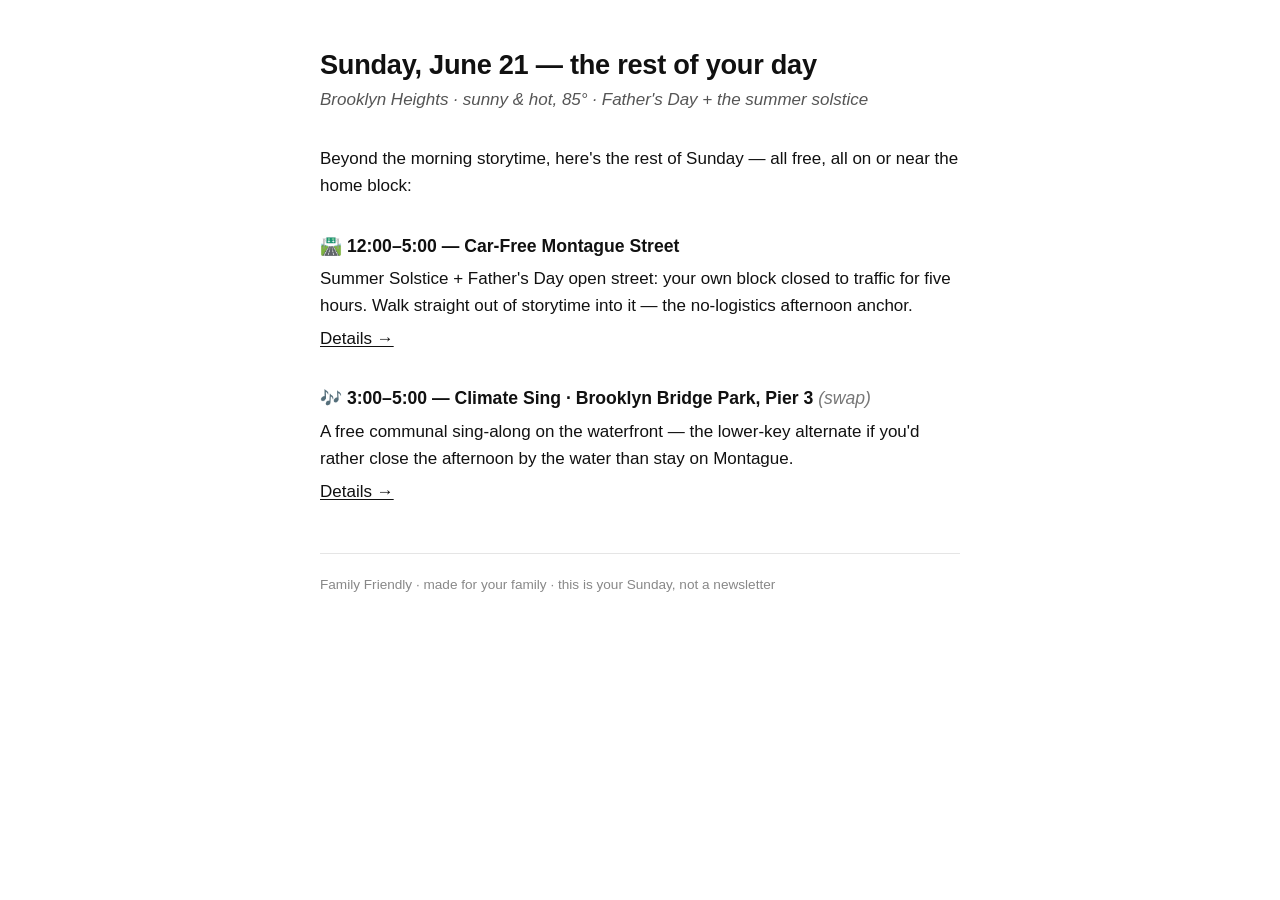
==== 2026-06-21.html @ d52b410a "Initial day pages (Sat 6/20, Sun 6/21) + B&W styles" ====
<!doctype html>
<html lang="en">
<head>
<meta charset="utf-8">
<meta name="viewport" content="width=device-width, initial-scale=1">
<title>Sunday, June 21 — Family Friendly</title>
<link rel="stylesheet" href="style.css">
</head>
<body>
<main>
  <h1>Sunday, June 21 — the rest of your day</h1>
  <p class="sub">Brooklyn Heights · sunny &amp; hot, 85° · Father's Day + the summer solstice</p>

  <p>Beyond the morning storytime, here's the rest of Sunday — all free, all on or near the home block:</p>

  <h3>🛣️ 12:00–5:00 — Car-Free Montague Street</h3>
  <p>Summer Solstice + Father's Day open street: your own block closed to traffic for five hours. Walk straight out of storytime into it — the no-logistics afternoon anchor.</p>
  <p><a href="https://www.montaguebid.com/open-streets">Details →</a></p>

  <h3>🎶 3:00–5:00 — Climate Sing · Brooklyn Bridge Park, Pier 3 <span class="alt">(swap)</span></h3>
  <p>A free communal sing-along on the waterfront — the lower-key alternate if you'd rather close the afternoon by the water than stay on Montague.</p>
  <p><a href="https://brooklynbridgepark.org/event/climate-sing/">Details →</a></p>

  <hr>
  <footer>Family Friendly · made for your family · this is your Sunday, not a newsletter</footer>
</main>
</body>
</html>
---- style.css ----
:root { color-scheme: light; }
html { -webkit-text-size-adjust: 100%; }
body {
  margin: 0;
  background: #ffffff;
  color: #111111;
  font: 17px/1.6 -apple-system, BlinkMacSystemFont, "Segoe UI", Helvetica, Arial, sans-serif;
}
main {
  max-width: 40rem;
  margin: 0 auto;
  padding: 3rem 1.25rem 4rem;
}
h1 { font-size: 1.7rem; line-height: 1.25; margin: 0 0 .25rem; letter-spacing: -0.01em; }
.sub { color: #555; font-style: italic; margin: 0 0 2rem; }
h3 { font-size: 1.1rem; margin: 2rem 0 .35rem; }
h3 .alt { color: #777; font-weight: 400; font-style: italic; }
p { margin: .35rem 0 0; }
a { color: #111; text-decoration: underline; text-underline-offset: 2px; }
a:hover { background: #111; color: #fff; text-decoration: none; }
hr { border: 0; border-top: 1px solid #e5e5e5; margin: 3rem 0 1.25rem; }
footer { color: #888; font-size: .85rem; }
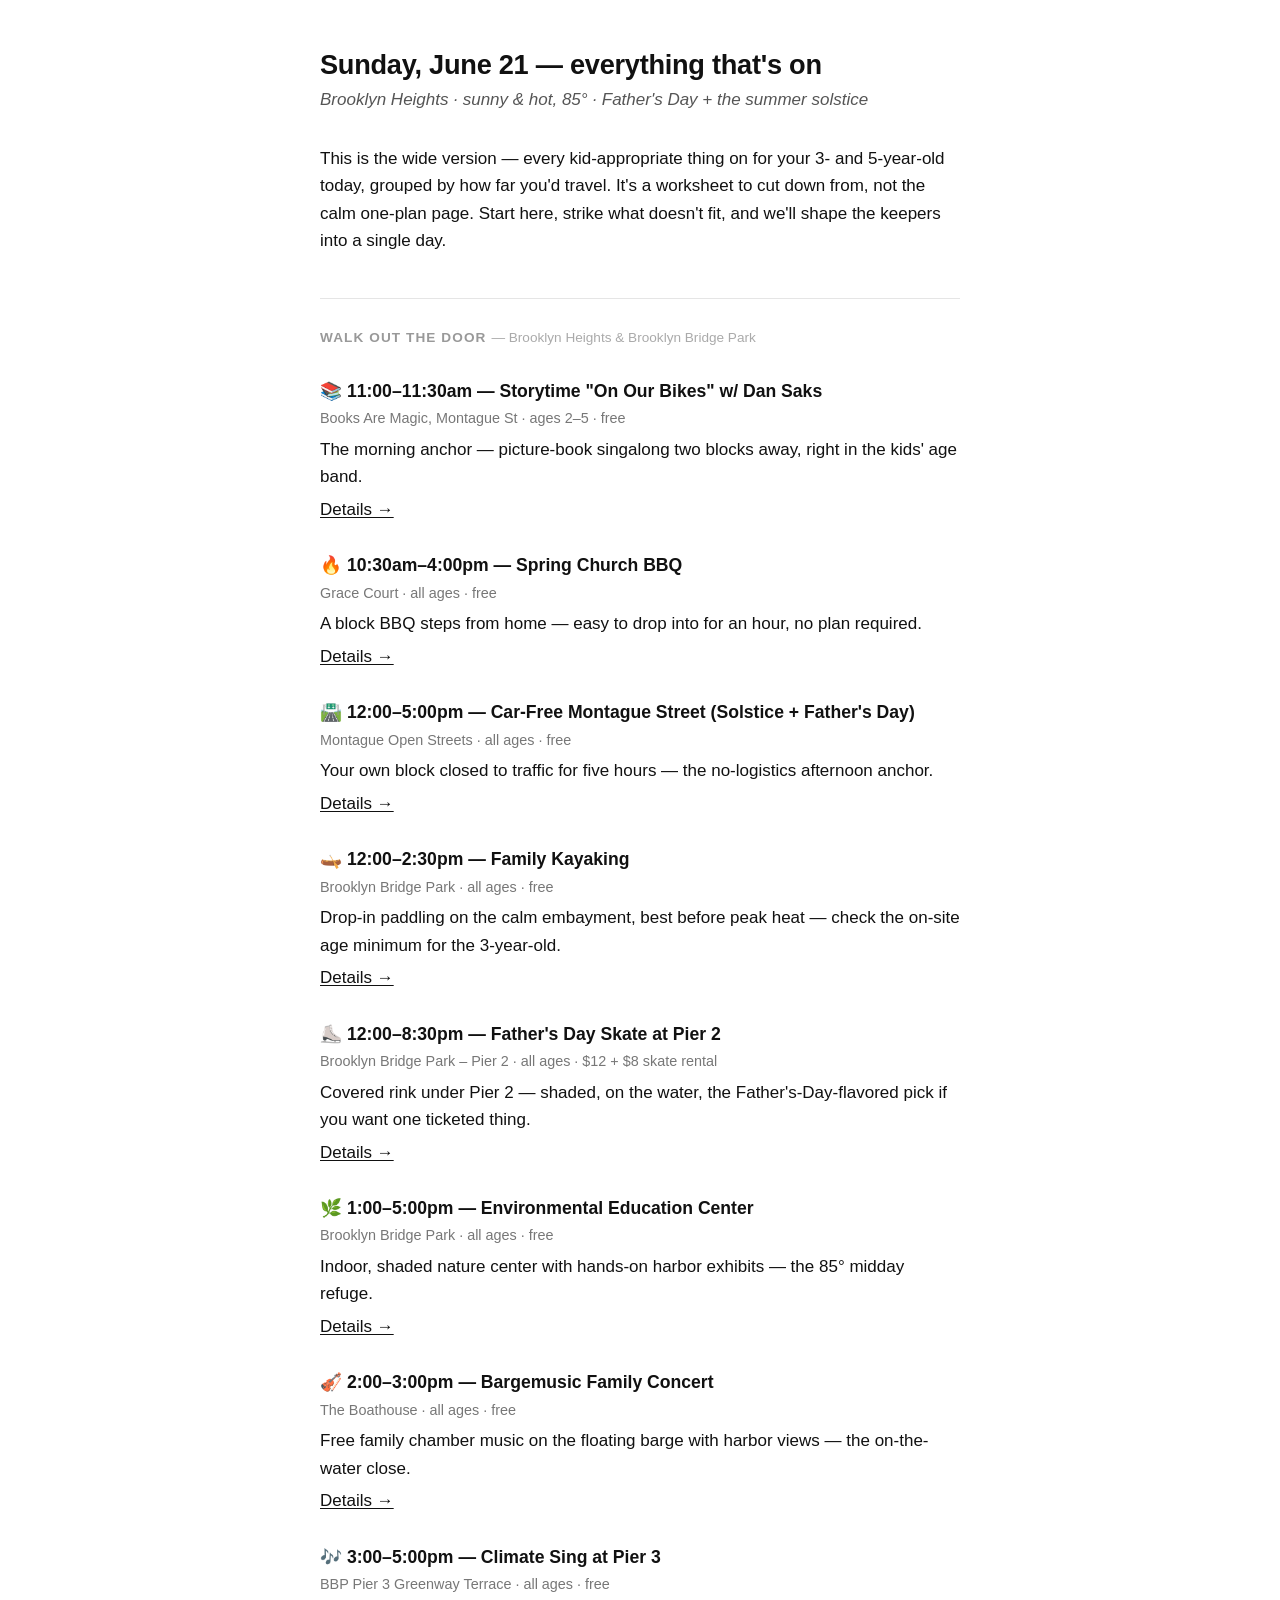
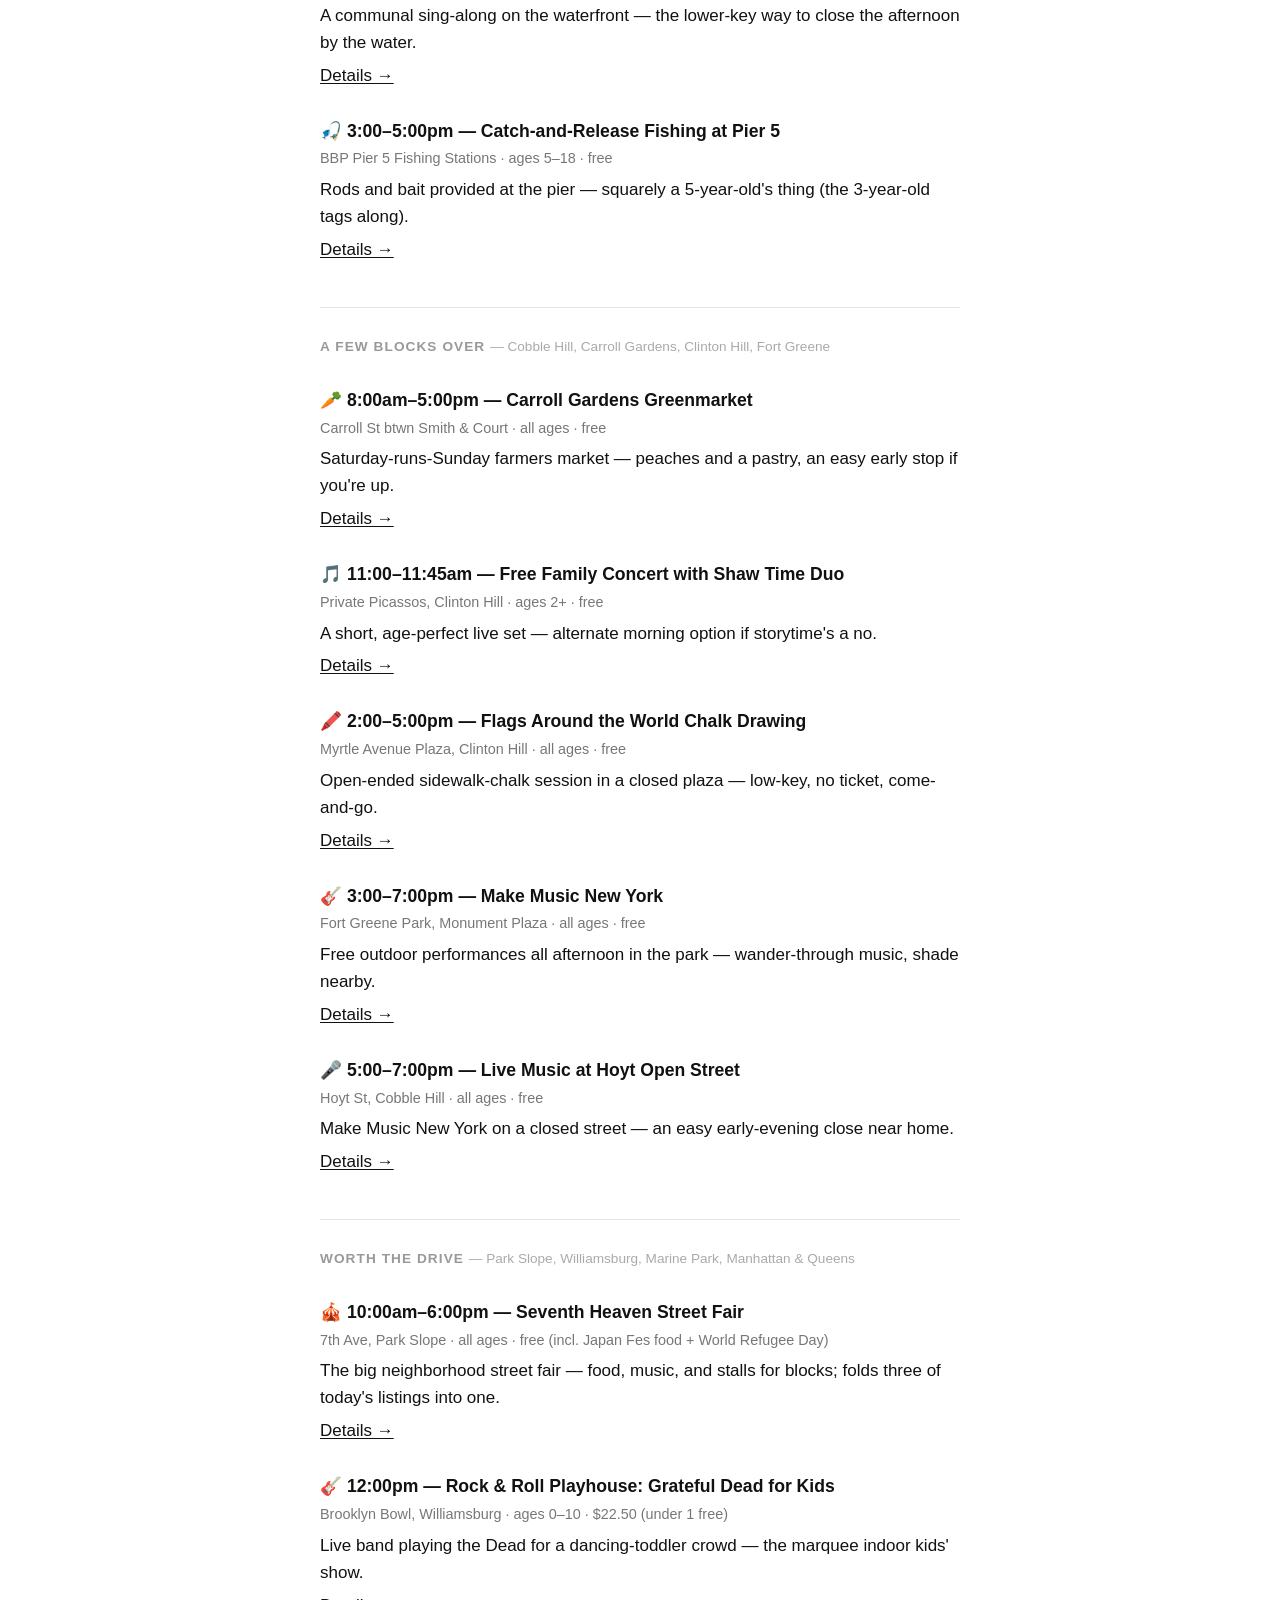
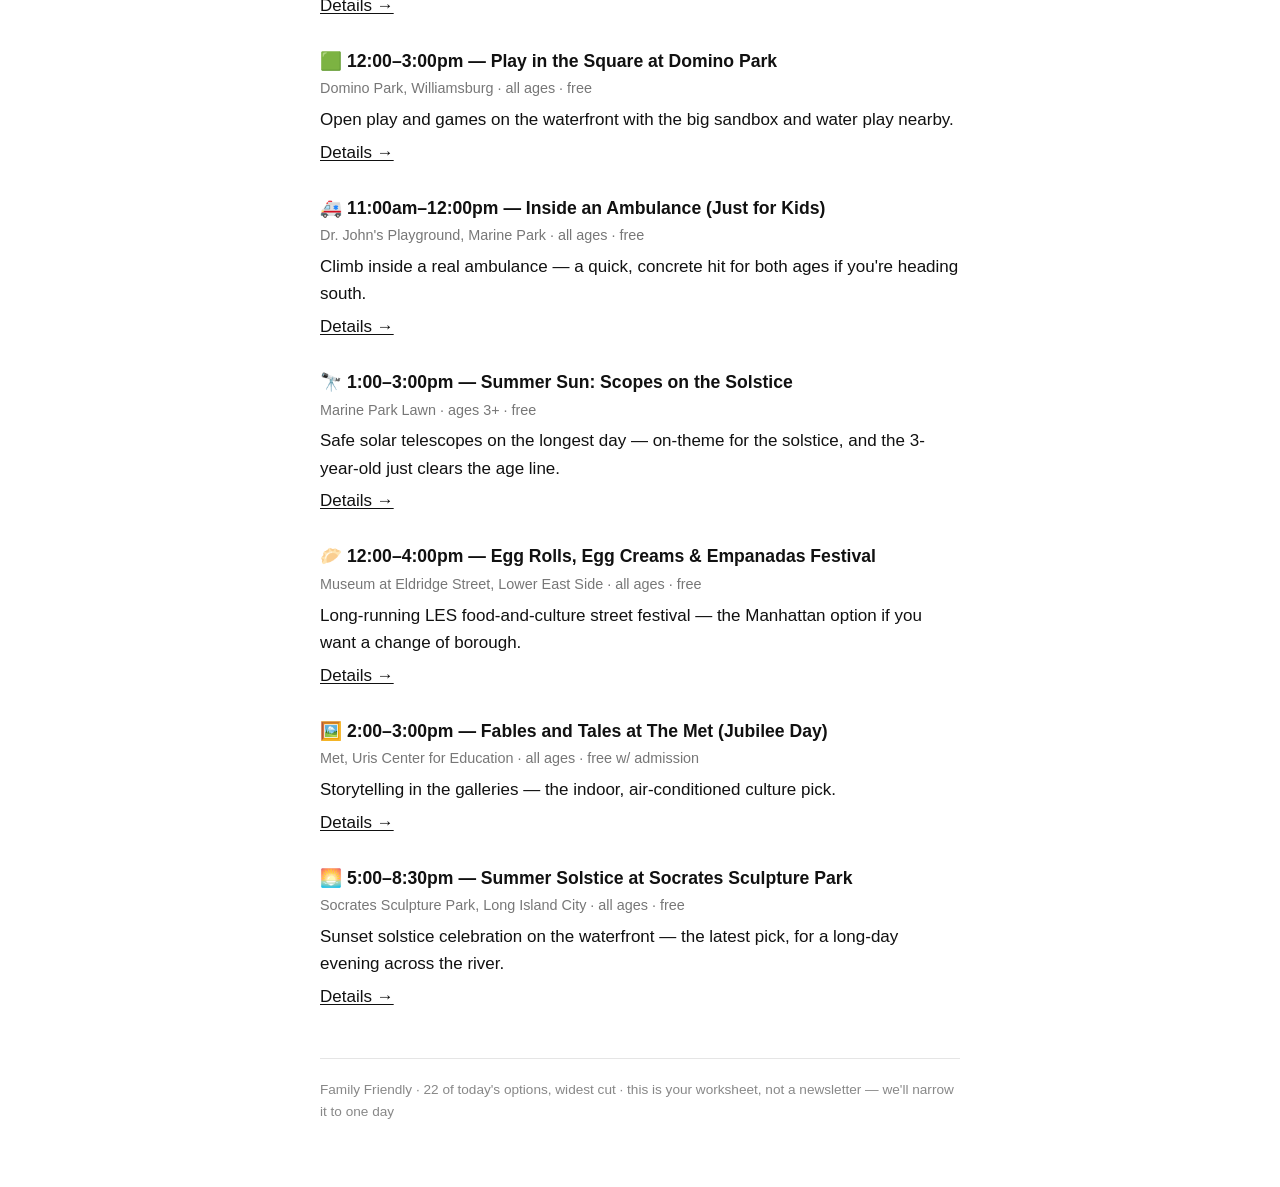
==== commit 78d931e7: "Expand Sunday 6/21 day page: 22 options grouped by travel distance Over-inclusive "see everything, c" ====
--- a/2026-06-21.html
+++ b/2026-06-21.html
@@ -8,21 +8,129 @@
 </head>
 <body>
 <main>
-  <h1>Sunday, June 21 — the rest of your day</h1>
+  <h1>Sunday, June 21 — everything that's on</h1>
   <p class="sub">Brooklyn Heights · sunny &amp; hot, 85° · Father's Day + the summer solstice</p>
 
-  <p>Beyond the morning storytime, here's the rest of Sunday — all free, all on or near the home block:</p>
+  <p>This is the wide version — every kid-appropriate thing on for your 3- and 5-year-old today, grouped by how far you'd travel. It's a worksheet to cut down from, not the calm one-plan page. Start here, strike what doesn't fit, and we'll shape the keepers into a single day.</p>
 
-  <h3>🛣️ 12:00–5:00 — Car-Free Montague Street</h3>
-  <p>Summer Solstice + Father's Day open street: your own block closed to traffic for five hours. Walk straight out of storytime into it — the no-logistics afternoon anchor.</p>
-  <p><a href="https://www.montaguebid.com/open-streets">Details →</a></p>
+  <h2>Walk out the door <span class="note">— Brooklyn Heights &amp; Brooklyn Bridge Park</span></h2>
 
-  <h3>🎶 3:00–5:00 — Climate Sing · Brooklyn Bridge Park, Pier 3 <span class="alt">(swap)</span></h3>
-  <p>A free communal sing-along on the waterfront — the lower-key alternate if you'd rather close the afternoon by the water than stay on Montague.</p>
+  <h3>📚 11:00–11:30am — Storytime "On Our Bikes" w/ Dan Saks</h3>
+  <p class="meta">Books Are Magic, Montague St · ages 2–5 · free</p>
+  <p>The morning anchor — picture-book singalong two blocks away, right in the kids' age band.</p>
+  <p><a href="https://brooklynnw.macaronikid.com/events/6a34934e06c87f1446cc0579/storytime-w-dan-saks-on-our-bikes-at-books-are-magic-montagu">Details →</a></p>
+
+  <h3>🔥 10:30am–4:00pm — Spring Church BBQ</h3>
+  <p class="meta">Grace Court · all ages · free</p>
+  <p>A block BBQ steps from home — easy to drop into for an hour, no plan required.</p>
+  <p><a href="https://nyceventpermits.nyc.gov/cems/findevents/">Details →</a></p>
+
+  <h3>🛣️ 12:00–5:00pm — Car-Free Montague Street (Solstice + Father's Day)</h3>
+  <p class="meta">Montague Open Streets · all ages · free</p>
+  <p>Your own block closed to traffic for five hours — the no-logistics afternoon anchor.</p>
+  <p><a href="https://brooklynnw.macaronikid.com/events/69fe7fea2462781b74a73d8a/summer-solstice-father-s-day-at-car-free-montague-street-in">Details →</a></p>
+
+  <h3>🛶 12:00–2:30pm — Family Kayaking</h3>
+  <p class="meta">Brooklyn Bridge Park · all ages · free</p>
+  <p>Drop-in paddling on the calm embayment, best before peak heat — check the on-site age minimum for the 3-year-old.</p>
+  <p><a href="https://brooklynbridgepark.org/event/family-kayaking-june-21/">Details →</a></p>
+
+  <h3>⛸️ 12:00–8:30pm — Father's Day Skate at Pier 2</h3>
+  <p class="meta">Brooklyn Bridge Park – Pier 2 · all ages · $12 + $8 skate rental</p>
+  <p>Covered rink under Pier 2 — shaded, on the water, the Father's-Day-flavored pick if you want one ticketed thing.</p>
+  <p><a href="https://brooklynnw.macaronikid.com/events/6a3486a05b0497d3d8531407/father-s-day-skate-at-brooklyn-bridge-park-pier-2-in-brookly">Details →</a></p>
+
+  <h3>🌿 1:00–5:00pm — Environmental Education Center</h3>
+  <p class="meta">Brooklyn Bridge Park · all ages · free</p>
+  <p>Indoor, shaded nature center with hands-on harbor exhibits — the 85° midday refuge.</p>
+  <p><a href="https://brooklynbridgepark.org/event/open-hours-at-the-environmental-education-center-weekends-june-21/">Details →</a></p>
+
+  <h3>🎻 2:00–3:00pm — Bargemusic Family Concert</h3>
+  <p class="meta">The Boathouse · all ages · free</p>
+  <p>Free family chamber music on the floating barge with harbor views — the on-the-water close.</p>
+  <p><a href="https://brooklynbridgepark.org/event/bargemusic-concerts-june-21/">Details →</a></p>
+
+  <h3>🎶 3:00–5:00pm — Climate Sing at Pier 3</h3>
+  <p class="meta">BBP Pier 3 Greenway Terrace · all ages · free</p>
+  <p>A communal sing-along on the waterfront — the lower-key way to close the afternoon by the water.</p>
   <p><a href="https://brooklynbridgepark.org/event/climate-sing/">Details →</a></p>
 
+  <h3>🎣 3:00–5:00pm — Catch-and-Release Fishing at Pier 5</h3>
+  <p class="meta">BBP Pier 5 Fishing Stations · ages 5–18 · free</p>
+  <p>Rods and bait provided at the pier — squarely a 5-year-old's thing (the 3-year-old tags along).</p>
+  <p><a href="https://brooklynnw.macaronikid.com/events/6a348a50fe7f911dc800765b/catch-and-release-fishing-at-brooklyn-bridge-park-pier-5">Details →</a></p>
+
+  <h2>A few blocks over <span class="note">— Cobble Hill, Carroll Gardens, Clinton Hill, Fort Greene</span></h2>
+
+  <h3>🥕 8:00am–5:00pm — Carroll Gardens Greenmarket</h3>
+  <p class="meta">Carroll St btwn Smith &amp; Court · all ages · free</p>
+  <p>Saturday-runs-Sunday farmers market — peaches and a pastry, an easy early stop if you're up.</p>
+  <p><a href="https://nyceventpermits.nyc.gov/cems/findevents/">Details →</a></p>
+
+  <h3>🎵 11:00–11:45am — Free Family Concert with Shaw Time Duo</h3>
+  <p class="meta">Private Picassos, Clinton Hill · ages 2+ · free</p>
+  <p>A short, age-perfect live set — alternate morning option if storytime's a no.</p>
+  <p><a href="https://brooklynbridgeparents.com/event/free-family-concert-with-shaw-time-duo/">Details →</a></p>
+
+  <h3>🖍️ 2:00–5:00pm — Flags Around the World Chalk Drawing</h3>
+  <p class="meta">Myrtle Avenue Plaza, Clinton Hill · all ages · free</p>
+  <p>Open-ended sidewalk-chalk session in a closed plaza — low-key, no ticket, come-and-go.</p>
+  <p><a href="https://brooklynnw.macaronikid.com/events/6a3456e74c05c25702bf1df0/flags-around-the-world-chalk-drawing-on-at-myrtle-plaza-in-c">Details →</a></p>
+
+  <h3>🎸 3:00–7:00pm — Make Music New York</h3>
+  <p class="meta">Fort Greene Park, Monument Plaza · all ages · free</p>
+  <p>Free outdoor performances all afternoon in the park — wander-through music, shade nearby.</p>
+  <p><a href="https://nyceventpermits.nyc.gov/cems/findevents/">Details →</a></p>
+
+  <h3>🎤 5:00–7:00pm — Live Music at Hoyt Open Street</h3>
+  <p class="meta">Hoyt St, Cobble Hill · all ages · free</p>
+  <p>Make Music New York on a closed street — an easy early-evening close near home.</p>
+  <p><a href="https://www.instagram.com/p/DZf5ul7keo2/">Details →</a></p>
+
+  <h2>Worth the drive <span class="note">— Park Slope, Williamsburg, Marine Park, Manhattan &amp; Queens</span></h2>
+
+  <h3>🎪 10:00am–6:00pm — Seventh Heaven Street Fair</h3>
+  <p class="meta">7th Ave, Park Slope · all ages · free (incl. Japan Fes food + World Refugee Day)</p>
+  <p>The big neighborhood street fair — food, music, and stalls for blocks; folds three of today's listings into one.</p>
+  <p><a href="https://brooklynnw.macaronikid.com/events/6a34993a06c87f1446cc1e85/world-refugee-day-celebration-at-seventh-heaven-street-fair">Details →</a></p>
+
+  <h3>🎸 12:00pm — Rock &amp; Roll Playhouse: Grateful Dead for Kids</h3>
+  <p class="meta">Brooklyn Bowl, Williamsburg · ages 0–10 · $22.50 (under 1 free)</p>
+  <p>Live band playing the Dead for a dancing-toddler crowd — the marquee indoor kids' show.</p>
+  <p><a href="https://brooklynnw.macaronikid.com/events/6a31d83df7d542987a8ddd85/rock-roll-playhouse-plays-music-of-grateful-dead-more-at-bro">Details →</a></p>
+
+  <h3>🟩 12:00–3:00pm — Play in the Square at Domino Park</h3>
+  <p class="meta">Domino Park, Williamsburg · all ages · free</p>
+  <p>Open play and games on the waterfront with the big sandbox and water play nearby.</p>
+  <p><a href="https://brooklynnw.macaronikid.com/events/6a15a9c0cf0d0df2ed4625d7/play-in-the-square-at-domino-park-in-williamsburg-all-ages">Details →</a></p>
+
+  <h3>🚑 11:00am–12:00pm — Inside an Ambulance (Just for Kids)</h3>
+  <p class="meta">Dr. John's Playground, Marine Park · all ages · free</p>
+  <p>Climb inside a real ambulance — a quick, concrete hit for both ages if you're heading south.</p>
+  <p><a href="https://brooklynnw.macaronikid.com/events/6a152bc0a502f96e38d00cc7/just-for-kids-inside-an-ambulance-at-dr-john-s-playground-in">Details →</a></p>
+
+  <h3>🔭 1:00–3:00pm — Summer Sun: Scopes on the Solstice</h3>
+  <p class="meta">Marine Park Lawn · ages 3+ · free</p>
+  <p>Safe solar telescopes on the longest day — on-theme for the solstice, and the 3-year-old just clears the age line.</p>
+  <p><a href="https://brooklynnw.macaronikid.com/events/6a158ff97e158acfbf00b781/summer-sun-scopes-on-the-solstice-at-marine-park-lawn-ages-3">Details →</a></p>
+
+  <h3>🥟 12:00–4:00pm — Egg Rolls, Egg Creams &amp; Empanadas Festival</h3>
+  <p class="meta">Museum at Eldridge Street, Lower East Side · all ages · free</p>
+  <p>Long-running LES food-and-culture street festival — the Manhattan option if you want a change of borough.</p>
+  <p><a href="https://brooklynnw.macaronikid.com/events/698f6d5386e931eb2674f4c3/25th-annual-egg-rolls-egg-creams-empanadas-street-festival-a">Details →</a></p>
+
+  <h3>🖼️ 2:00–3:00pm — Fables and Tales at The Met (Jubilee Day)</h3>
+  <p class="meta">Met, Uris Center for Education · all ages · free w/ admission</p>
+  <p>Storytelling in the galleries — the indoor, air-conditioned culture pick.</p>
+  <p><a href="https://mommypoppins.com/new-york-city-kids/event/events/fables-and-tales-at-the-met-celebrating-jubilee-day">Details →</a></p>
+
+  <h3>🌅 5:00–8:30pm — Summer Solstice at Socrates Sculpture Park</h3>
+  <p class="meta">Socrates Sculpture Park, Long Island City · all ages · free</p>
+  <p>Sunset solstice celebration on the waterfront — the latest pick, for a long-day evening across the river.</p>
+  <p><a href="https://mommypoppins.com/new-york-city-kids/event/events/summer-solstice-2025-at-socrates-sculpture-park">Details →</a></p>
+
   <hr>
-  <footer>Family Friendly · made for your family · this is your Sunday, not a newsletter</footer>
+  <footer>Family Friendly · 22 of today's options, widest cut · this is your worksheet, not a newsletter — we'll narrow it to one day</footer>
 </main>
 </body>
 </html>
--- a/style.css
+++ b/style.css
@@ -13,8 +13,11 @@
 }
 h1 { font-size: 1.7rem; line-height: 1.25; margin: 0 0 .25rem; letter-spacing: -0.01em; }
 .sub { color: #555; font-style: italic; margin: 0 0 2rem; }
-h3 { font-size: 1.1rem; margin: 2rem 0 .35rem; }
+h2 { font-size: .85rem; text-transform: uppercase; letter-spacing: .08em; color: #999; font-weight: 600; margin: 2.75rem 0 .25rem; border-top: 1px solid #e5e5e5; padding-top: 1.75rem; }
+h2 .note { text-transform: none; letter-spacing: 0; font-weight: 400; color: #aaa; }
+h3 { font-size: 1.1rem; margin: 1.75rem 0 .15rem; }
 h3 .alt { color: #777; font-weight: 400; font-style: italic; }
+.meta { color: #777; font-size: .9rem; margin: .1rem 0 0; }
 p { margin: .35rem 0 0; }
 a { color: #111; text-decoration: underline; text-underline-offset: 2px; }
 a:hover { background: #111; color: #fff; text-decoration: none; }
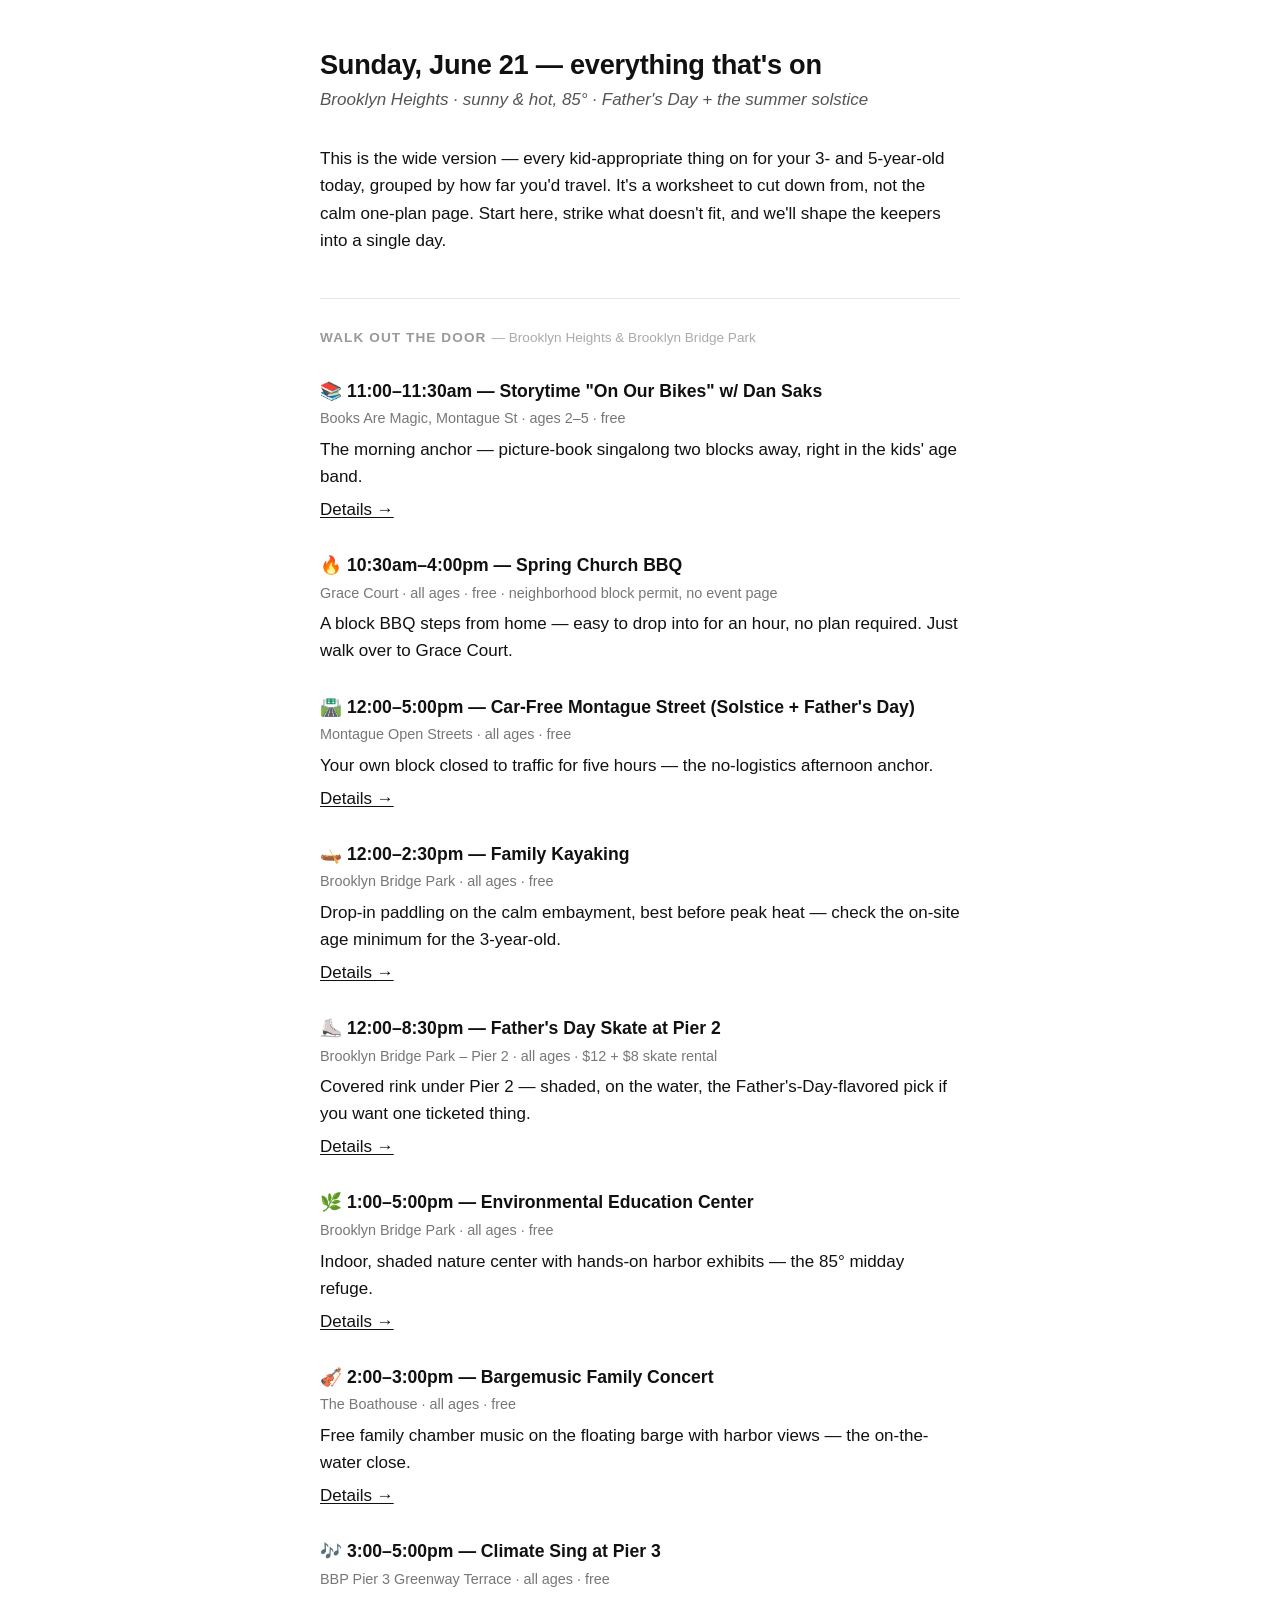
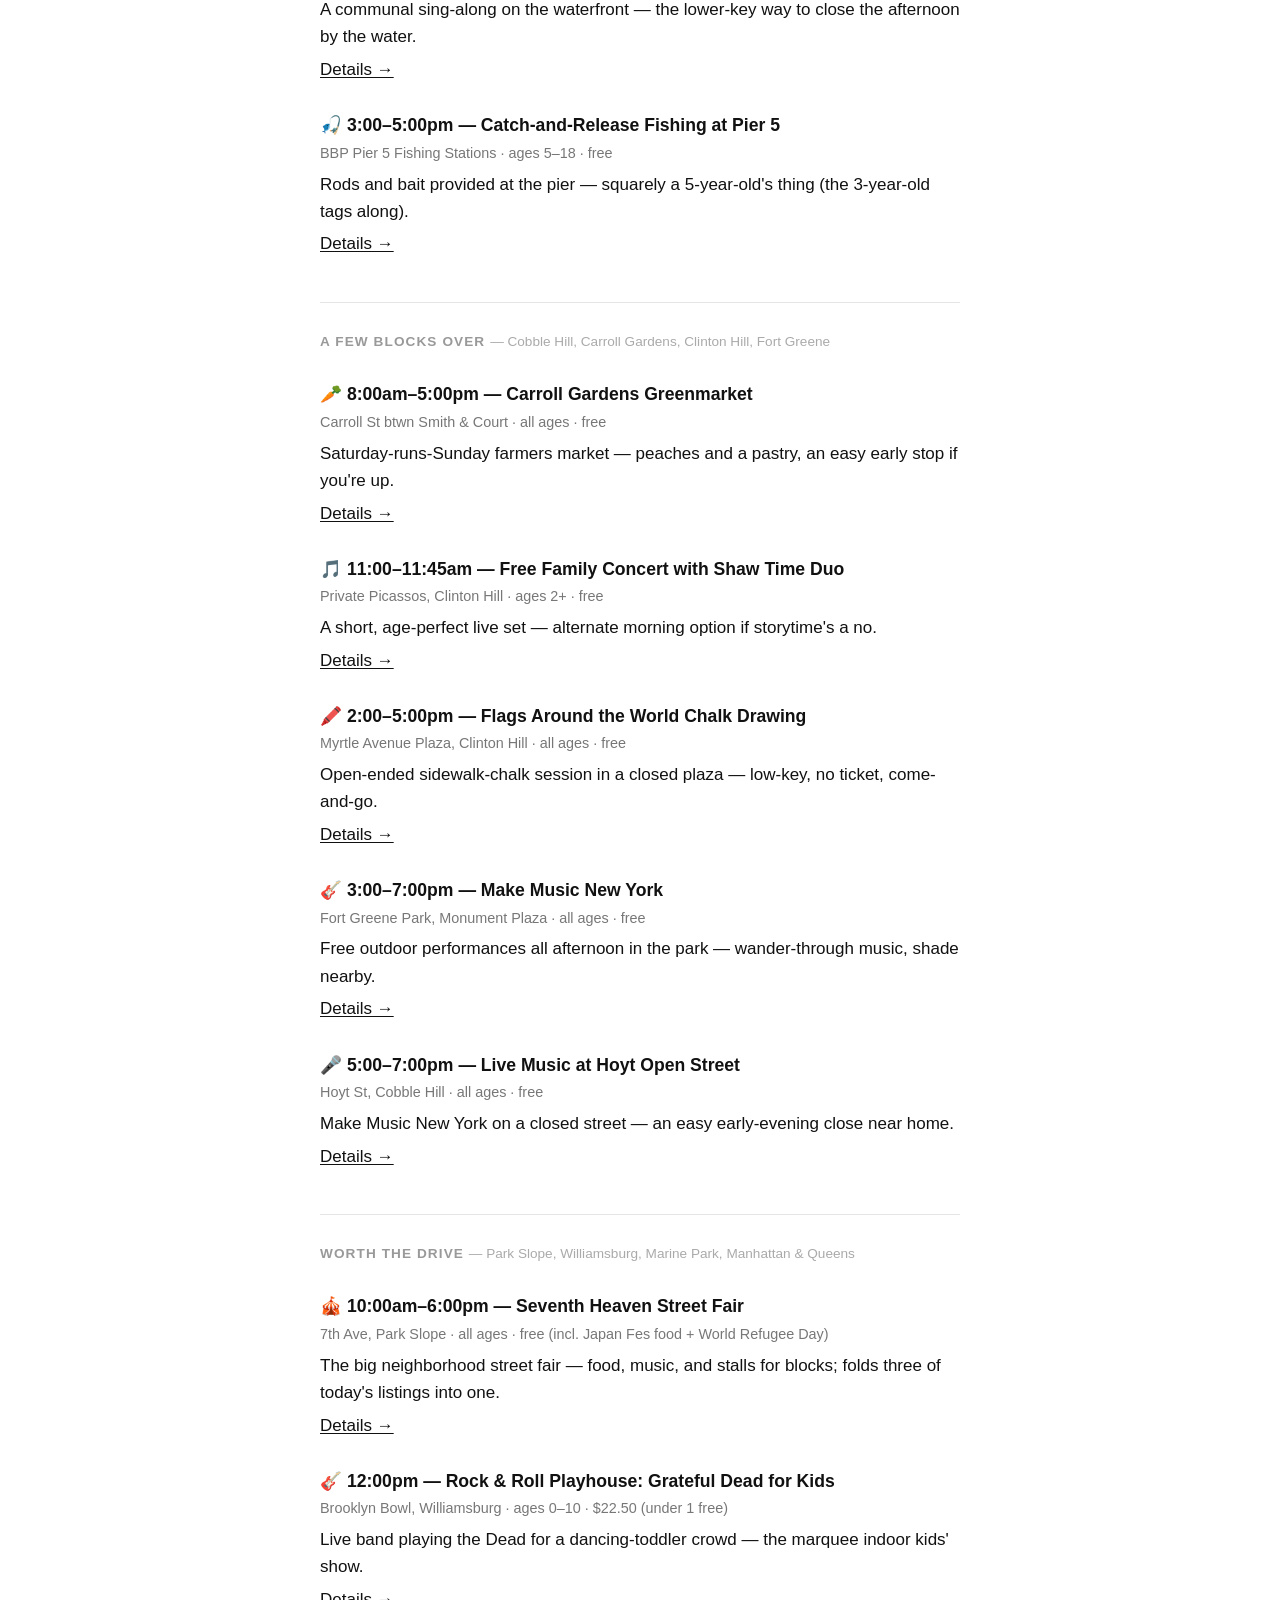
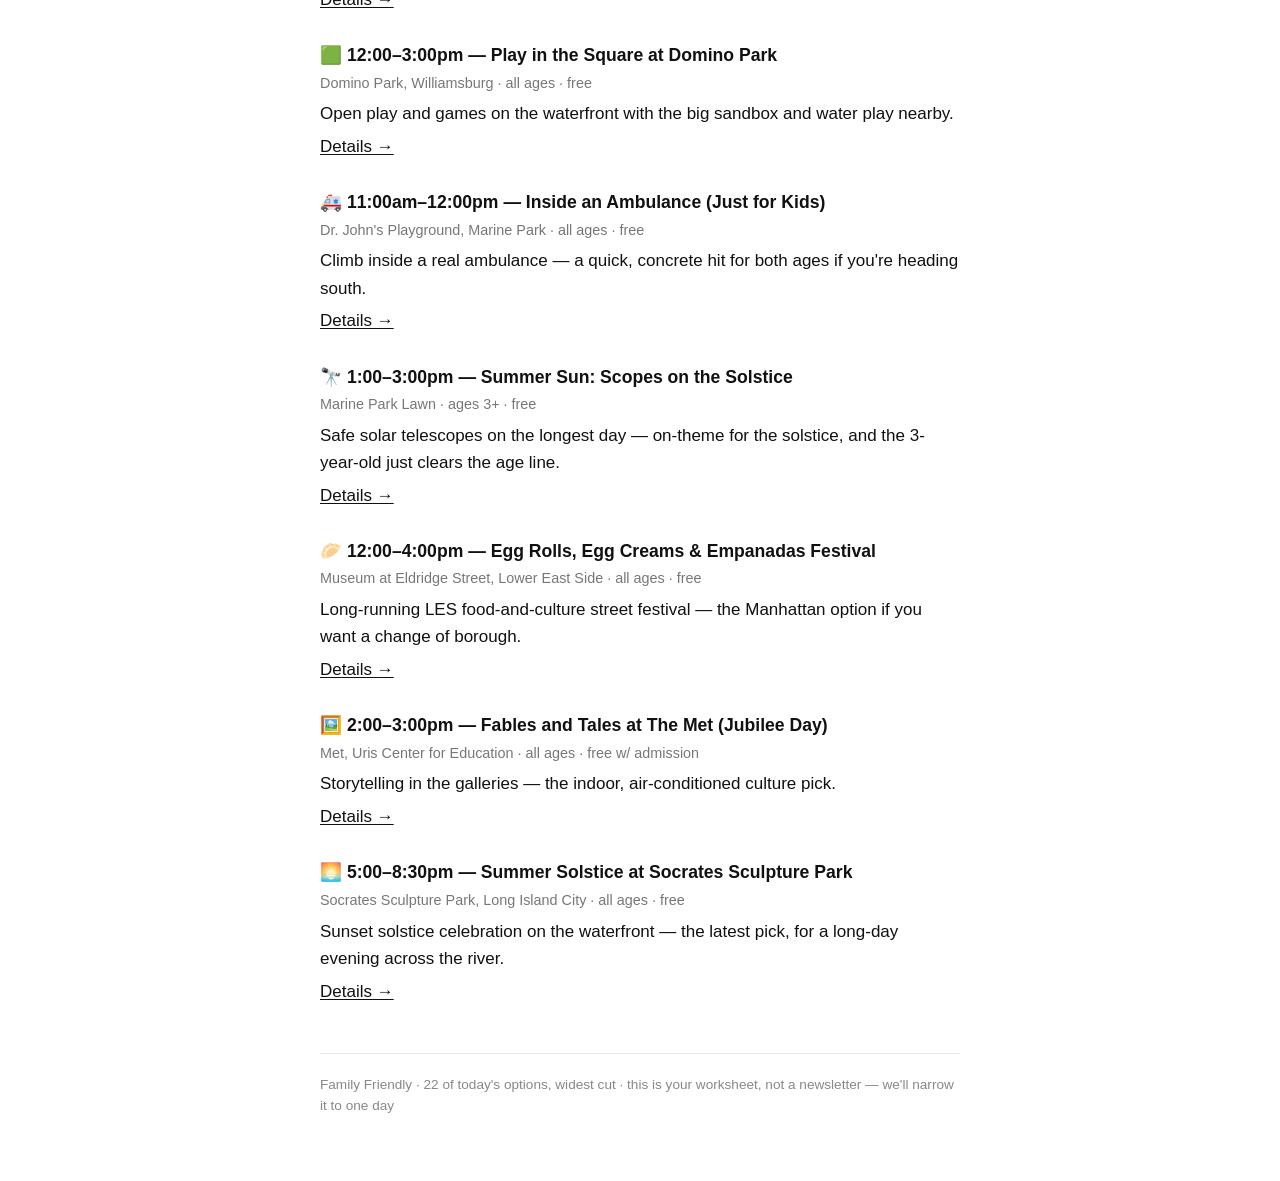
==== commit e2866326: "Fix dead permit-portal links on Sunday 6/21 page Three events sourced from nyceventpermits.nyc.gov a" ====
--- a/2026-06-21.html
+++ b/2026-06-21.html
@@ -21,9 +21,8 @@
   <p><a href="https://brooklynnw.macaronikid.com/events/6a34934e06c87f1446cc0579/storytime-w-dan-saks-on-our-bikes-at-books-are-magic-montagu">Details →</a></p>
 
   <h3>🔥 10:30am–4:00pm — Spring Church BBQ</h3>
-  <p class="meta">Grace Court · all ages · free</p>
-  <p>A block BBQ steps from home — easy to drop into for an hour, no plan required.</p>
-  <p><a href="https://nyceventpermits.nyc.gov/cems/findevents/">Details →</a></p>
+  <p class="meta">Grace Court · all ages · free · neighborhood block permit, no event page</p>
+  <p>A block BBQ steps from home — easy to drop into for an hour, no plan required. Just walk over to Grace Court.</p>
 
   <h3>🛣️ 12:00–5:00pm — Car-Free Montague Street (Solstice + Father's Day)</h3>
   <p class="meta">Montague Open Streets · all ages · free</p>
@@ -65,7 +64,7 @@
   <h3>🥕 8:00am–5:00pm — Carroll Gardens Greenmarket</h3>
   <p class="meta">Carroll St btwn Smith &amp; Court · all ages · free</p>
   <p>Saturday-runs-Sunday farmers market — peaches and a pastry, an easy early stop if you're up.</p>
-  <p><a href="https://nyceventpermits.nyc.gov/cems/findevents/">Details →</a></p>
+  <p><a href="https://www.grownyc.org/greenmarket/brooklyn/carroll-gardens">Details →</a></p>
 
   <h3>🎵 11:00–11:45am — Free Family Concert with Shaw Time Duo</h3>
   <p class="meta">Private Picassos, Clinton Hill · ages 2+ · free</p>
@@ -80,7 +79,7 @@
   <h3>🎸 3:00–7:00pm — Make Music New York</h3>
   <p class="meta">Fort Greene Park, Monument Plaza · all ages · free</p>
   <p>Free outdoor performances all afternoon in the park — wander-through music, shade nearby.</p>
-  <p><a href="https://nyceventpermits.nyc.gov/cems/findevents/">Details →</a></p>
+  <p><a href="https://www.makemusicny.org/">Details →</a></p>
 
   <h3>🎤 5:00–7:00pm — Live Music at Hoyt Open Street</h3>
   <p class="meta">Hoyt St, Cobble Hill · all ages · free</p>
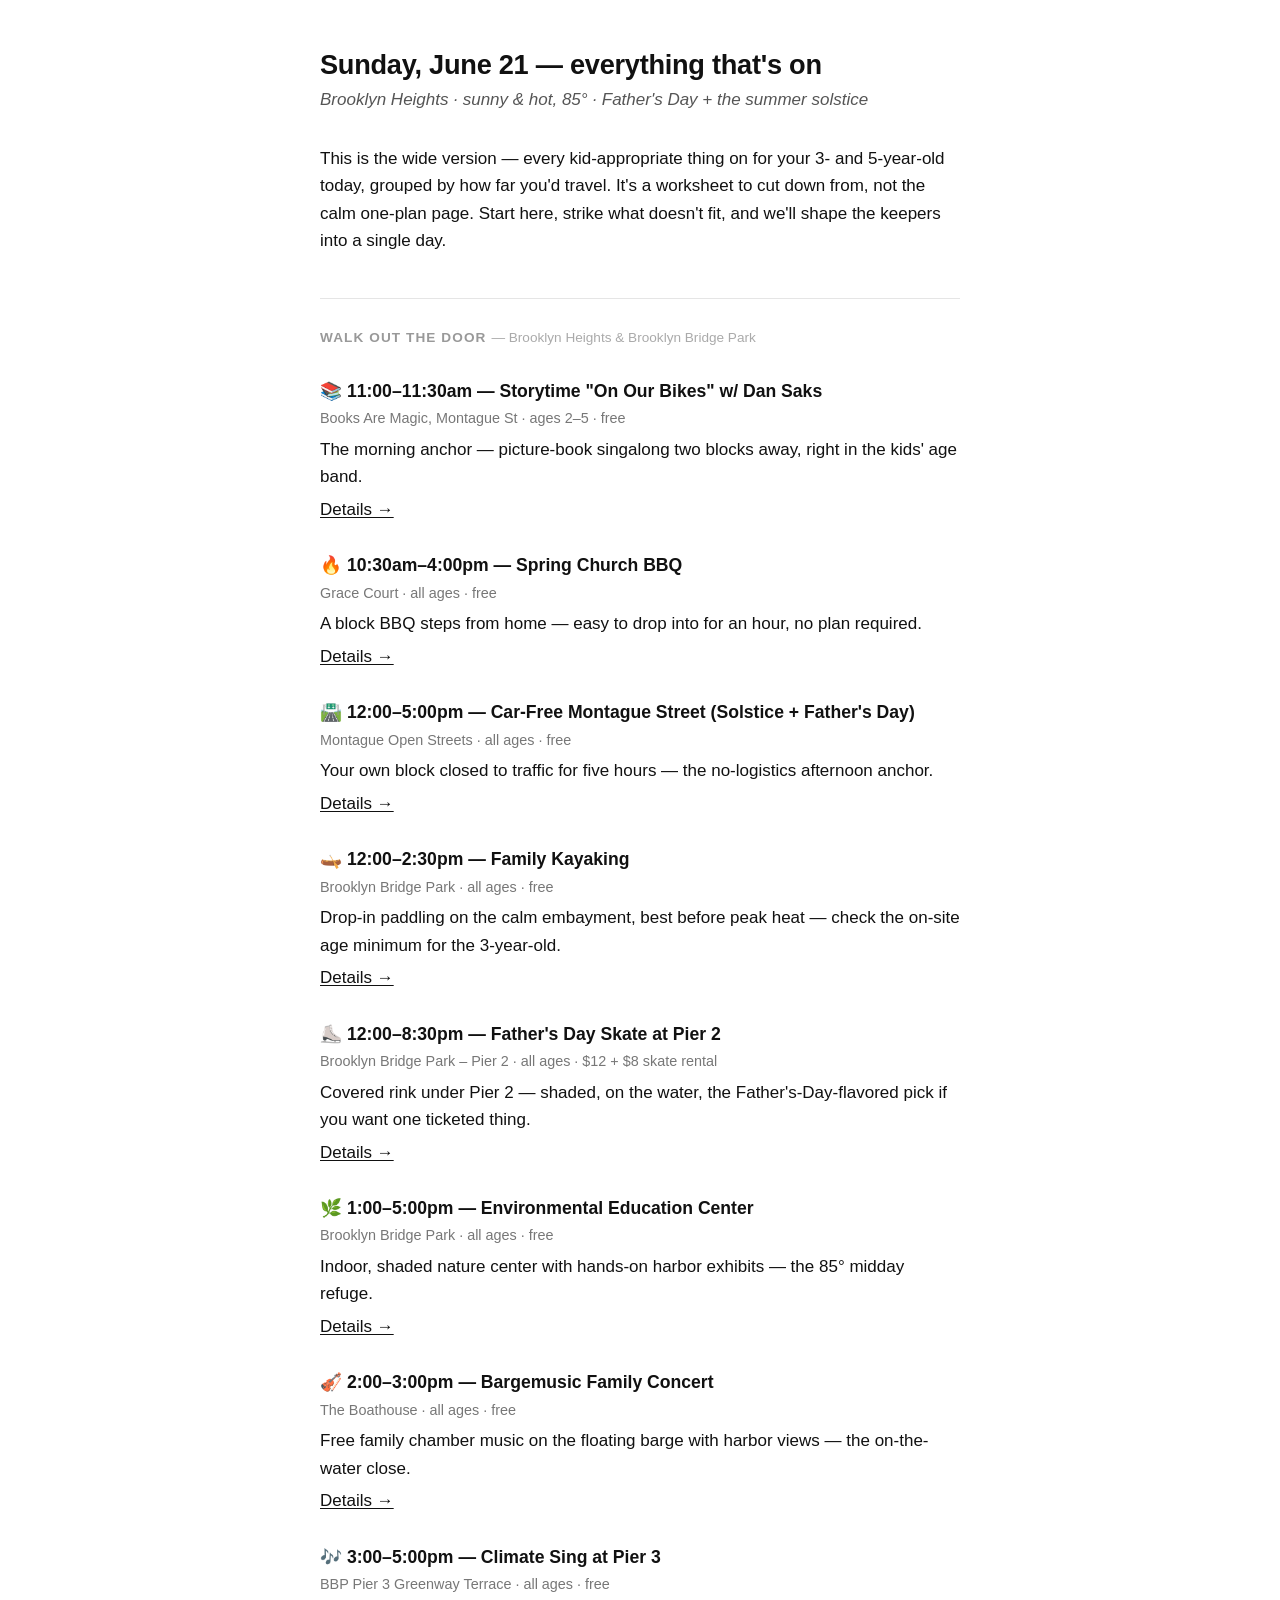
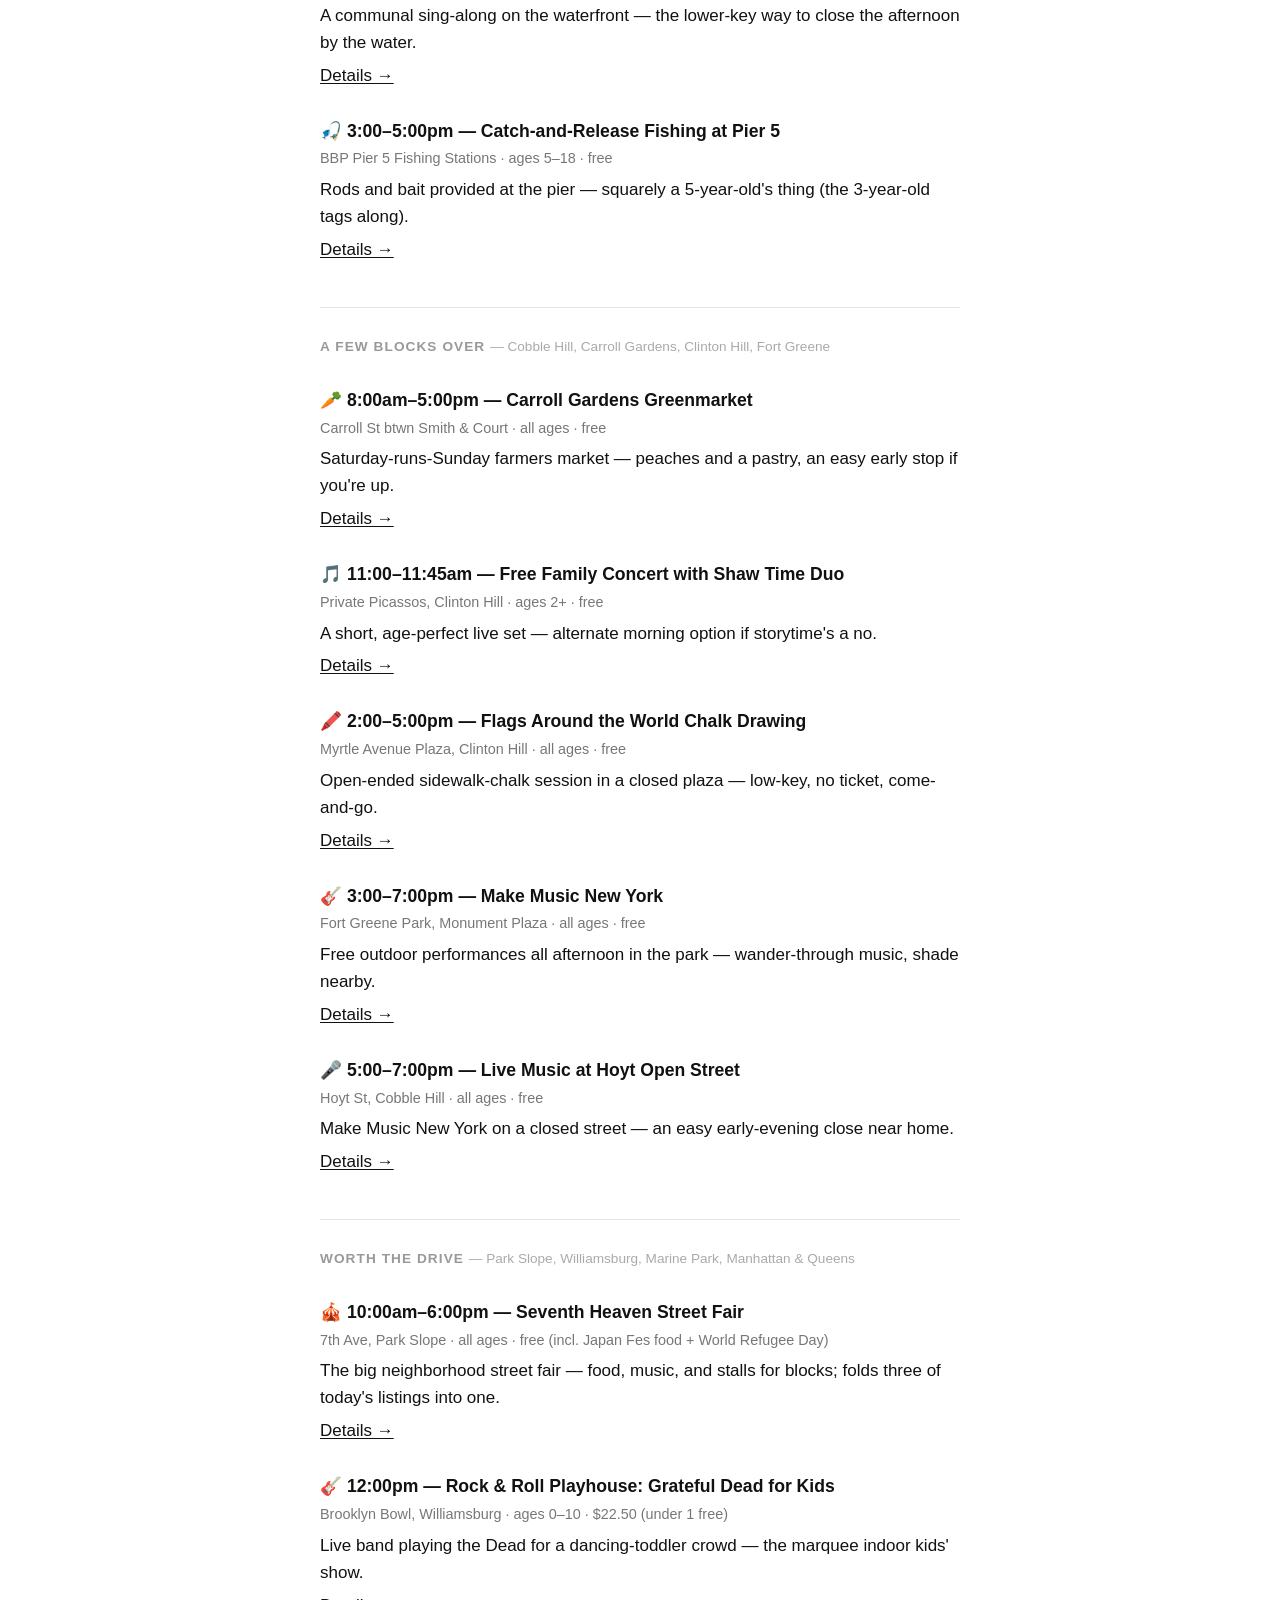
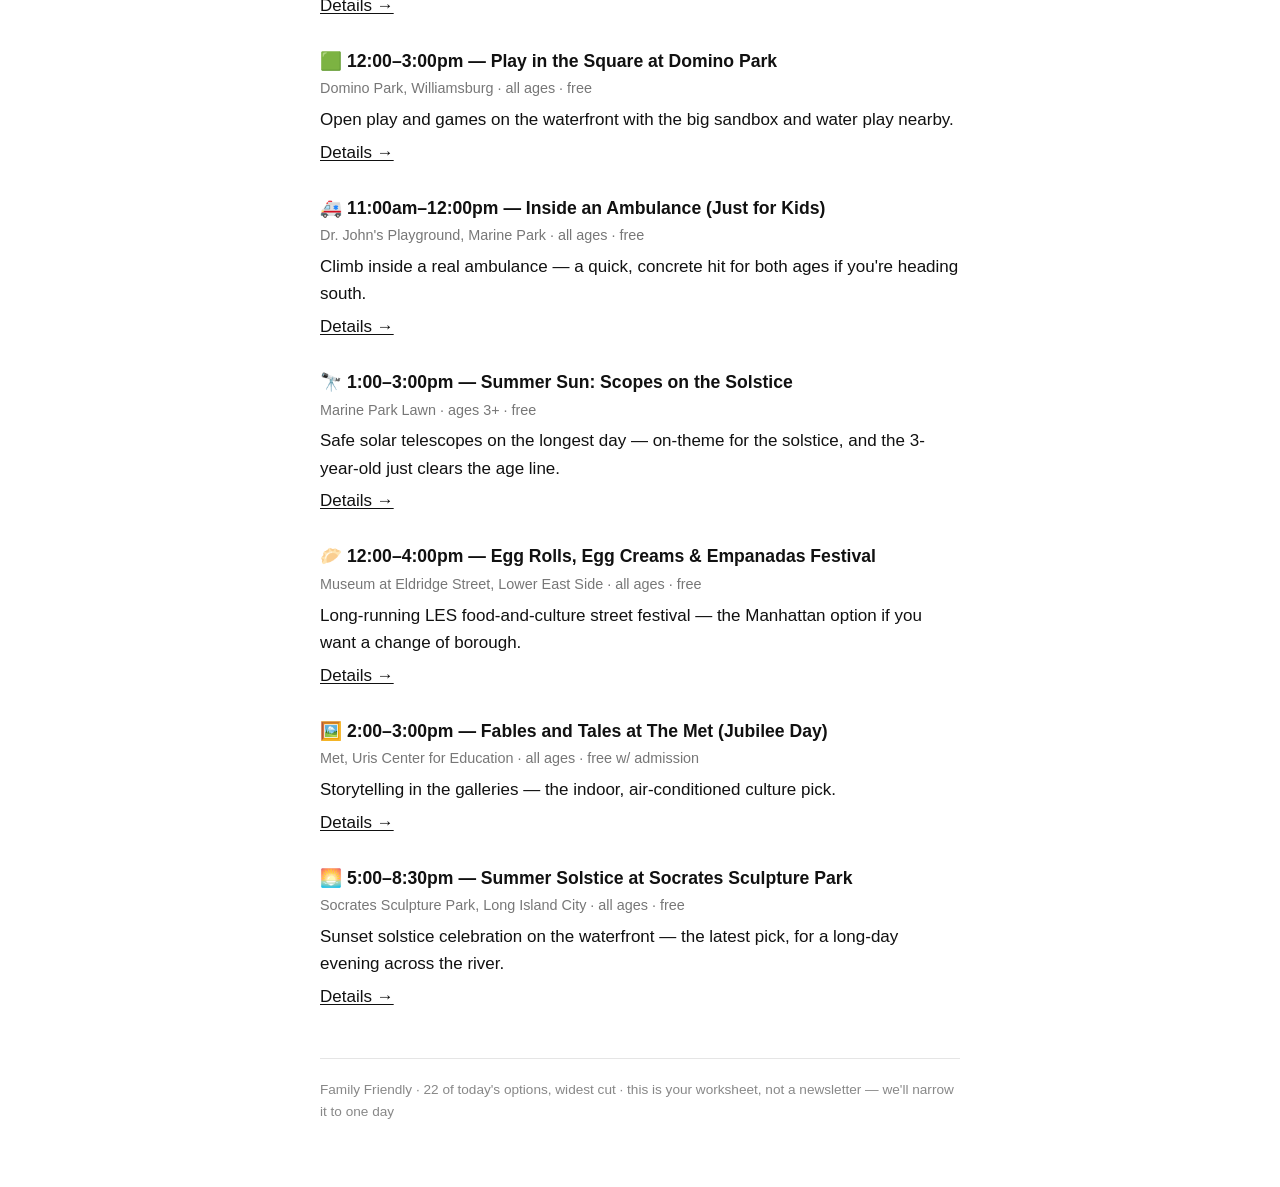
==== commit a653a875: "Add real Spring Church BBQ link (whatson.nyc) on Sunday 6/21 page Operator supplied the canonical ev" ====
--- a/2026-06-21.html
+++ b/2026-06-21.html
@@ -21,8 +21,9 @@
   <p><a href="https://brooklynnw.macaronikid.com/events/6a34934e06c87f1446cc0579/storytime-w-dan-saks-on-our-bikes-at-books-are-magic-montagu">Details →</a></p>
 
   <h3>🔥 10:30am–4:00pm — Spring Church BBQ</h3>
-  <p class="meta">Grace Court · all ages · free · neighborhood block permit, no event page</p>
-  <p>A block BBQ steps from home — easy to drop into for an hour, no plan required. Just walk over to Grace Court.</p>
+  <p class="meta">Grace Court · all ages · free</p>
+  <p>A block BBQ steps from home — easy to drop into for an hour, no plan required.</p>
+  <p><a href="https://whatson.nyc/event/113807">Details →</a></p>
 
   <h3>🛣️ 12:00–5:00pm — Car-Free Montague Street (Solstice + Father's Day)</h3>
   <p class="meta">Montague Open Streets · all ages · free</p>
